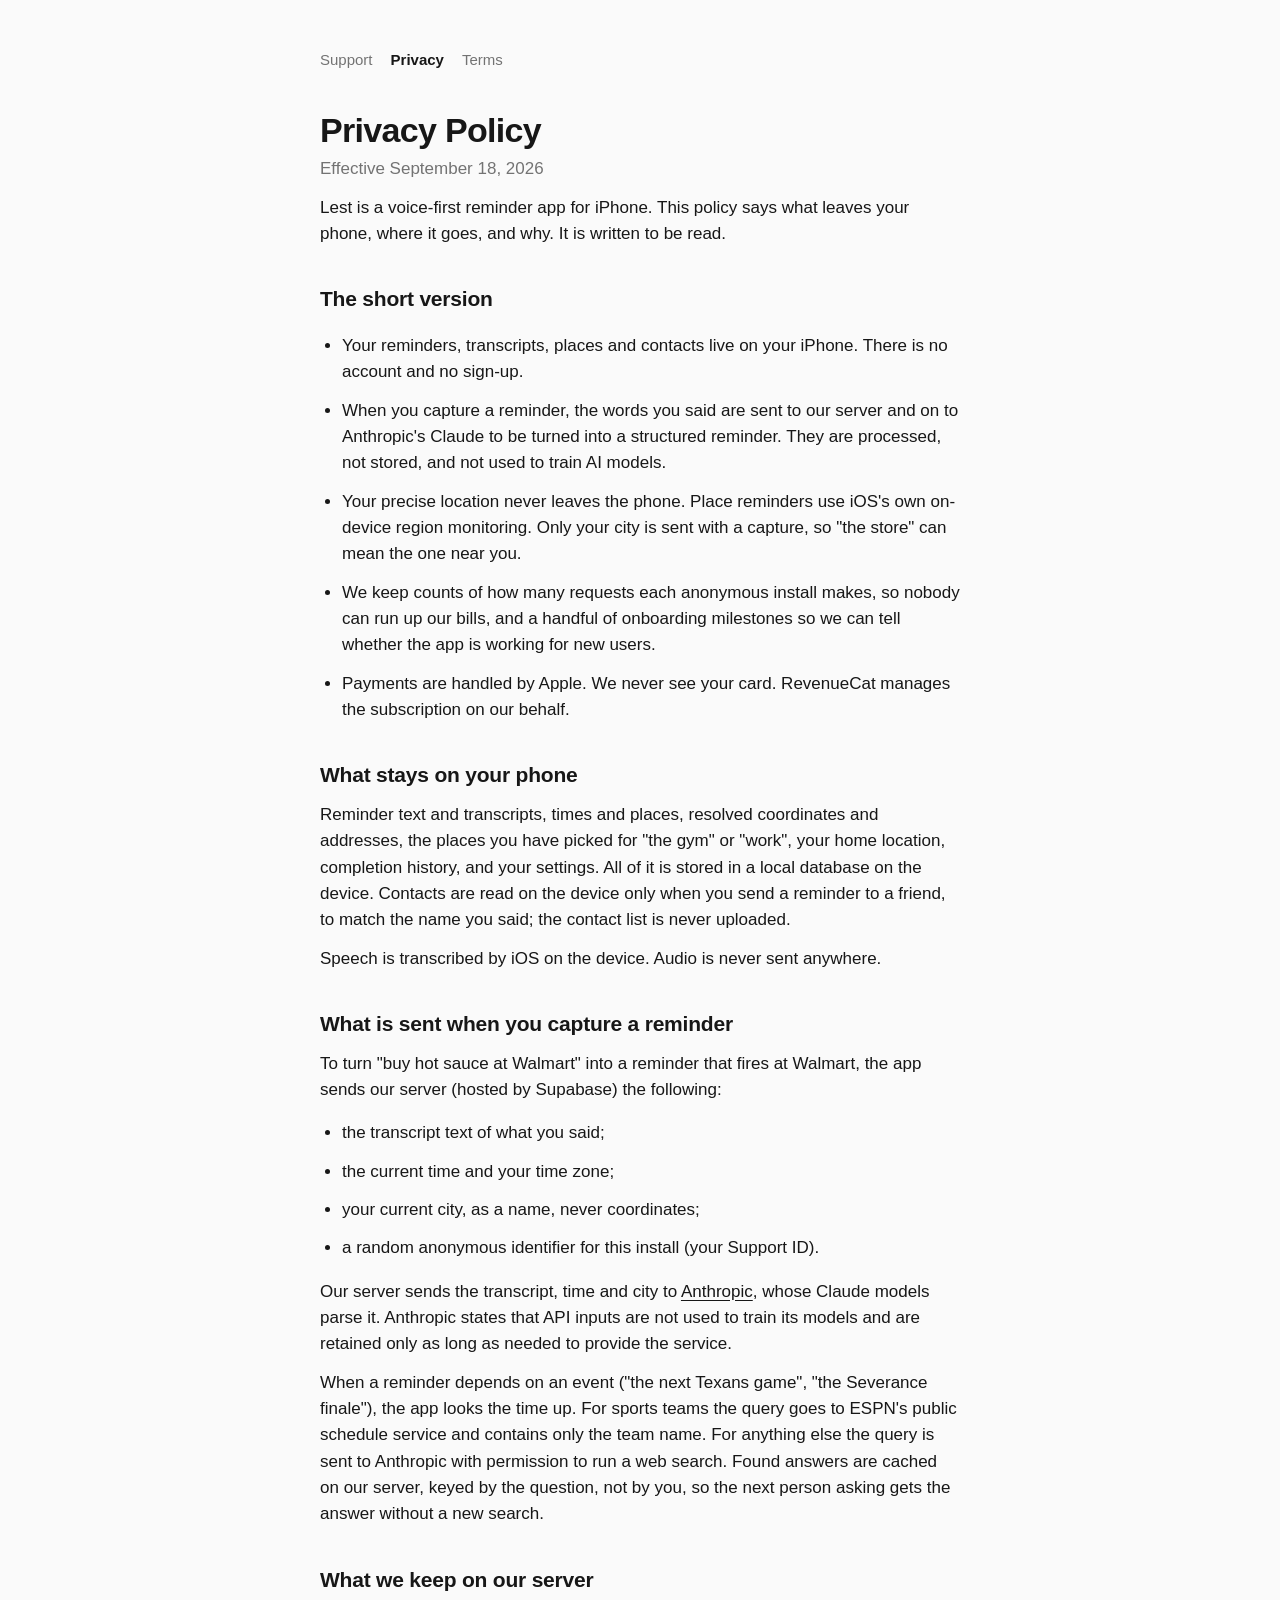
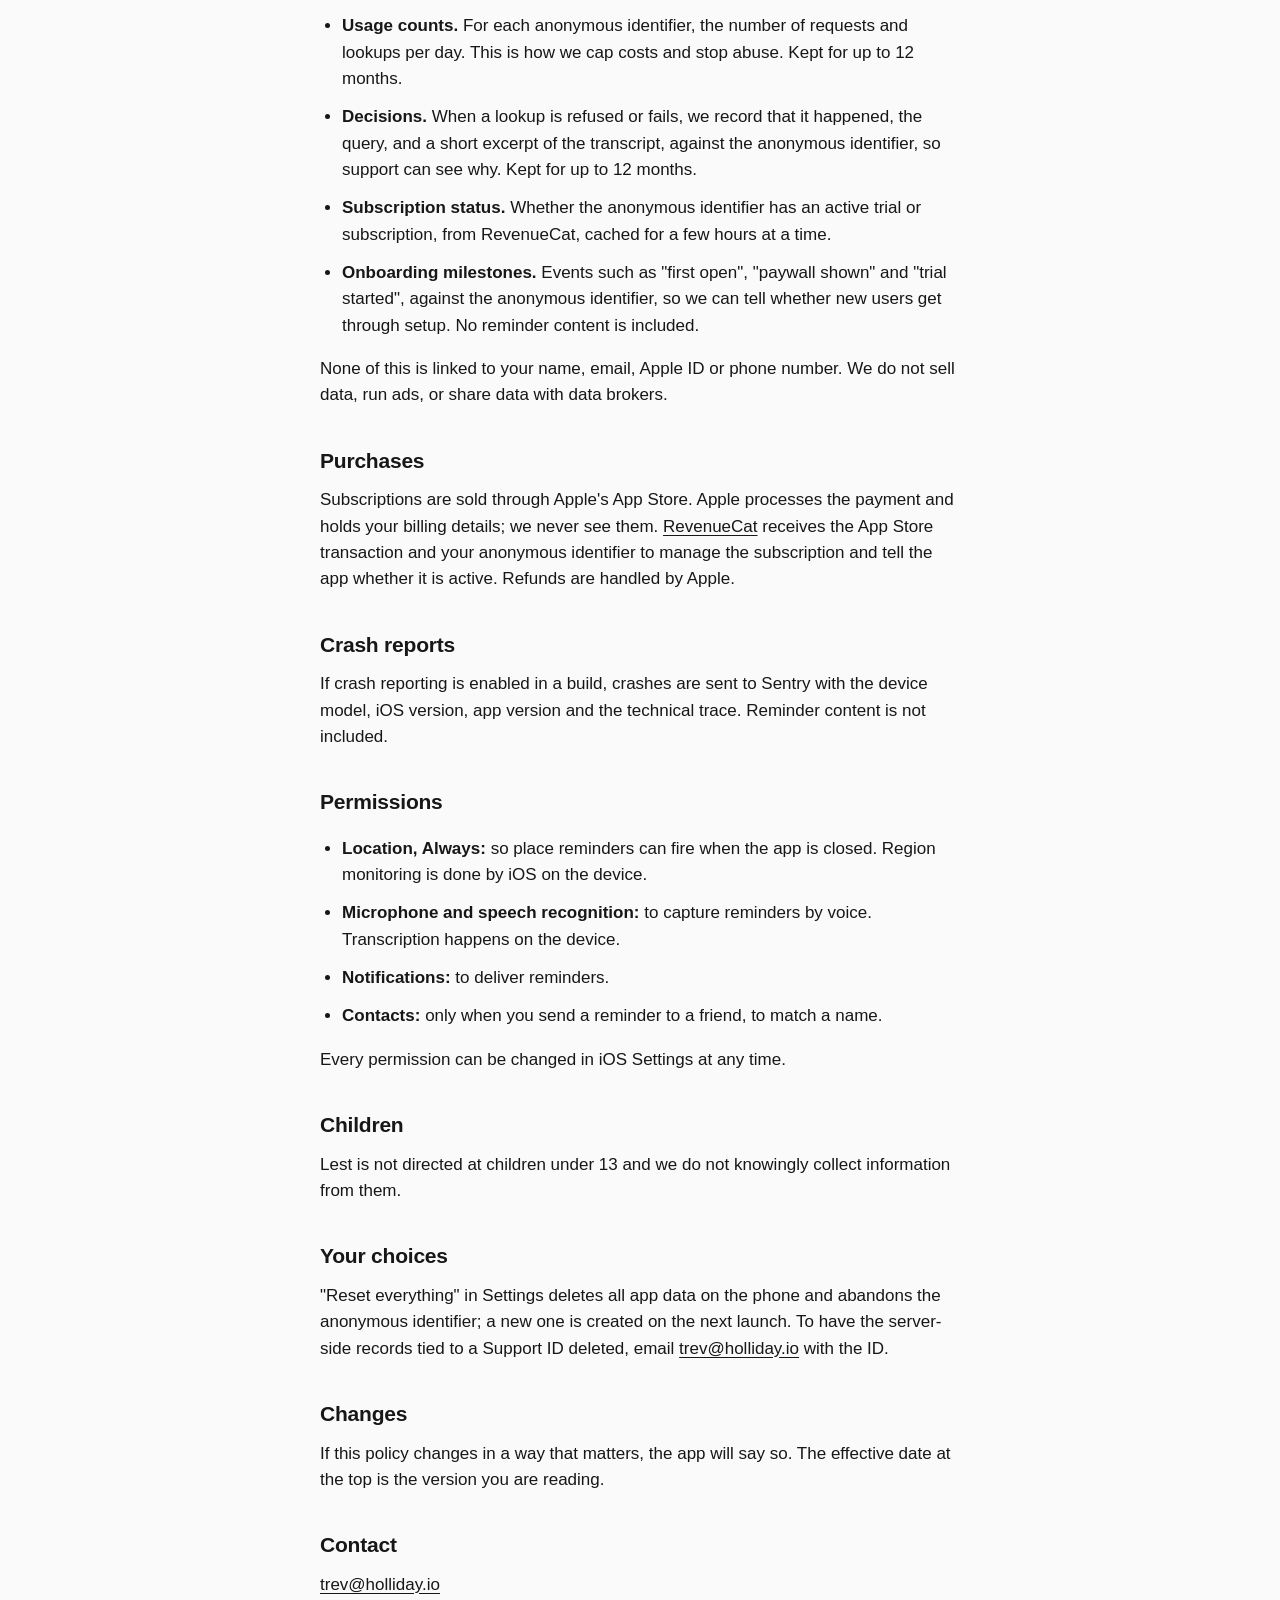
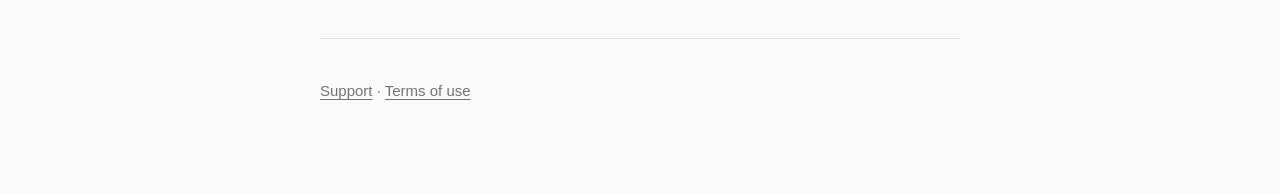
==== privacy.html @ dd6ad385 "Lest support, privacy and terms pages" ====
<!doctype html>
<html lang="en">
<head>
<meta charset="utf-8">
<meta name="viewport" content="width=device-width, initial-scale=1">
<title>Lest Privacy Policy</title>
<link rel="stylesheet" href="style.css">
</head>
<body>
<main>
<nav><a href="./">Support</a><a href="privacy.html" aria-current="page">Privacy</a><a href="terms.html">Terms</a></nav>
<h1>Privacy Policy</h1>
<p class="muted">Effective September 18, 2026</p>

<p>Lest is a voice-first reminder app for iPhone. This policy says what leaves your phone, where it goes, and why. It is written to be read.</p>

<h2>The short version</h2>
<ul>
<li>Your reminders, transcripts, places and contacts live on your iPhone. There is no account and no sign-up.</li>
<li>When you capture a reminder, the words you said are sent to our server and on to Anthropic's Claude to be turned into a structured reminder. They are processed, not stored, and not used to train AI models.</li>
<li>Your precise location never leaves the phone. Place reminders use iOS's own on-device region monitoring. Only your city is sent with a capture, so "the store" can mean the one near you.</li>
<li>We keep counts of how many requests each anonymous install makes, so nobody can run up our bills, and a handful of onboarding milestones so we can tell whether the app is working for new users.</li>
<li>Payments are handled by Apple. We never see your card. RevenueCat manages the subscription on our behalf.</li>
</ul>

<h2>What stays on your phone</h2>
<p>Reminder text and transcripts, times and places, resolved coordinates and addresses, the places you have picked for "the gym" or "work", your home location, completion history, and your settings. All of it is stored in a local database on the device. Contacts are read on the device only when you send a reminder to a friend, to match the name you said; the contact list is never uploaded.</p>
<p>Speech is transcribed by iOS on the device. Audio is never sent anywhere.</p>

<h2>What is sent when you capture a reminder</h2>
<p>To turn "buy hot sauce at Walmart" into a reminder that fires at Walmart, the app sends our server (hosted by Supabase) the following:</p>
<ul>
<li>the transcript text of what you said;</li>
<li>the current time and your time zone;</li>
<li>your current city, as a name, never coordinates;</li>
<li>a random anonymous identifier for this install (your Support ID).</li>
</ul>
<p>Our server sends the transcript, time and city to <a href="https://www.anthropic.com/legal/privacy">Anthropic</a>, whose Claude models parse it. Anthropic states that API inputs are not used to train its models and are retained only as long as needed to provide the service.</p>
<p>When a reminder depends on an event ("the next Texans game", "the Severance finale"), the app looks the time up. For sports teams the query goes to ESPN's public schedule service and contains only the team name. For anything else the query is sent to Anthropic with permission to run a web search. Found answers are cached on our server, keyed by the question, not by you, so the next person asking gets the answer without a new search.</p>

<h2>What we keep on our server</h2>
<ul>
<li><strong>Usage counts.</strong> For each anonymous identifier, the number of requests and lookups per day. This is how we cap costs and stop abuse. Kept for up to 12 months.</li>
<li><strong>Decisions.</strong> When a lookup is refused or fails, we record that it happened, the query, and a short excerpt of the transcript, against the anonymous identifier, so support can see why. Kept for up to 12 months.</li>
<li><strong>Subscription status.</strong> Whether the anonymous identifier has an active trial or subscription, from RevenueCat, cached for a few hours at a time.</li>
<li><strong>Onboarding milestones.</strong> Events such as "first open", "paywall shown" and "trial started", against the anonymous identifier, so we can tell whether new users get through setup. No reminder content is included.</li>
</ul>
<p>None of this is linked to your name, email, Apple ID or phone number. We do not sell data, run ads, or share data with data brokers.</p>

<h2>Purchases</h2>
<p>Subscriptions are sold through Apple's App Store. Apple processes the payment and holds your billing details; we never see them. <a href="https://www.revenuecat.com/privacy">RevenueCat</a> receives the App Store transaction and your anonymous identifier to manage the subscription and tell the app whether it is active. Refunds are handled by Apple.</p>

<h2>Crash reports</h2>
<p>If crash reporting is enabled in a build, crashes are sent to Sentry with the device model, iOS version, app version and the technical trace. Reminder content is not included.</p>

<h2>Permissions</h2>
<ul>
<li><strong>Location, Always:</strong> so place reminders can fire when the app is closed. Region monitoring is done by iOS on the device.</li>
<li><strong>Microphone and speech recognition:</strong> to capture reminders by voice. Transcription happens on the device.</li>
<li><strong>Notifications:</strong> to deliver reminders.</li>
<li><strong>Contacts:</strong> only when you send a reminder to a friend, to match a name.</li>
</ul>
<p>Every permission can be changed in iOS Settings at any time.</p>

<h2>Children</h2>
<p>Lest is not directed at children under 13 and we do not knowingly collect information from them.</p>

<h2>Your choices</h2>
<p>"Reset everything" in Settings deletes all app data on the phone and abandons the anonymous identifier; a new one is created on the next launch. To have the server-side records tied to a Support ID deleted, email <a href="mailto:trev@holliday.io">trev@holliday.io</a> with the ID.</p>

<h2>Changes</h2>
<p>If this policy changes in a way that matters, the app will say so. The effective date at the top is the version you are reading.</p>

<h2>Contact</h2>
<p><a href="mailto:trev@holliday.io">trev@holliday.io</a></p>

<hr>
<p class="small muted"><a href="./">Support</a> · <a href="terms.html">Terms of use</a></p>
</main>
</body>
</html>
---- style.css ----
:root { color-scheme: light dark; --ink: #171717; --muted: #737373; --bg: #fafafa; --rule: #e5e5e5; }
@media (prefers-color-scheme: dark) { :root { --ink: #fafafa; --muted: #a3a3a3; --bg: #0a0a0a; --rule: #262626; } }
* { box-sizing: border-box; }
body { margin: 0; background: var(--bg); color: var(--ink); font: 17px/1.55 -apple-system, BlinkMacSystemFont, "Segoe UI", Roboto, Helvetica, Arial, sans-serif; }
main { max-width: 680px; margin: 0 auto; padding: 48px 20px 80px; }
h1 { font-size: 34px; line-height: 1.15; letter-spacing: -0.02em; margin: 0 0 6px; }
h2 { font-size: 21px; margin: 36px 0 10px; letter-spacing: -0.01em; }
p, li { margin: 0 0 12px; }
ul { padding-left: 22px; }
.muted { color: var(--muted); }
.small { font-size: 15px; }
a { color: inherit; text-decoration: underline; text-underline-offset: 3px; }
nav { display: flex; gap: 18px; margin-bottom: 40px; font-size: 15px; color: var(--muted); }
nav a { text-decoration: none; }
nav a[aria-current] { color: var(--ink); font-weight: 600; }
hr { border: 0; border-top: 1px solid var(--rule); margin: 40px 0; }
code { font: 15px ui-monospace, SFMono-Regular, Menlo, monospace; }
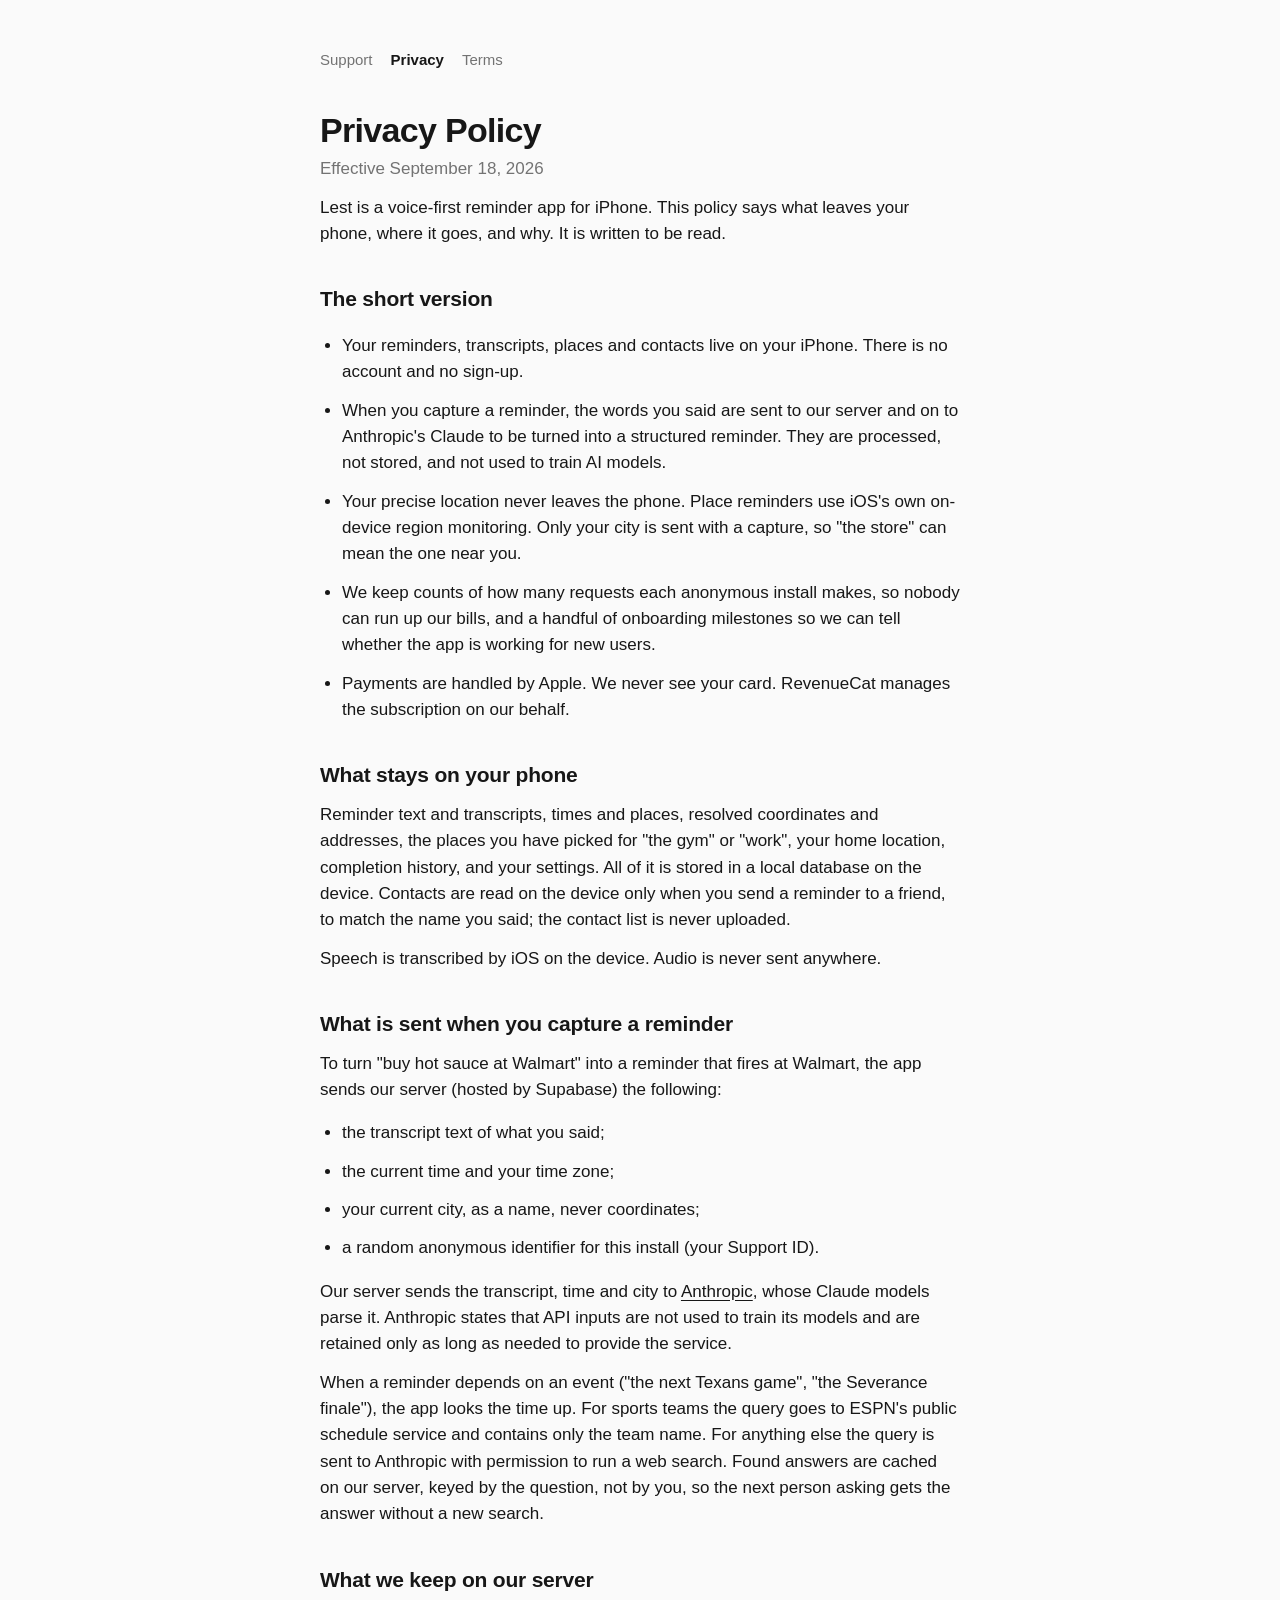
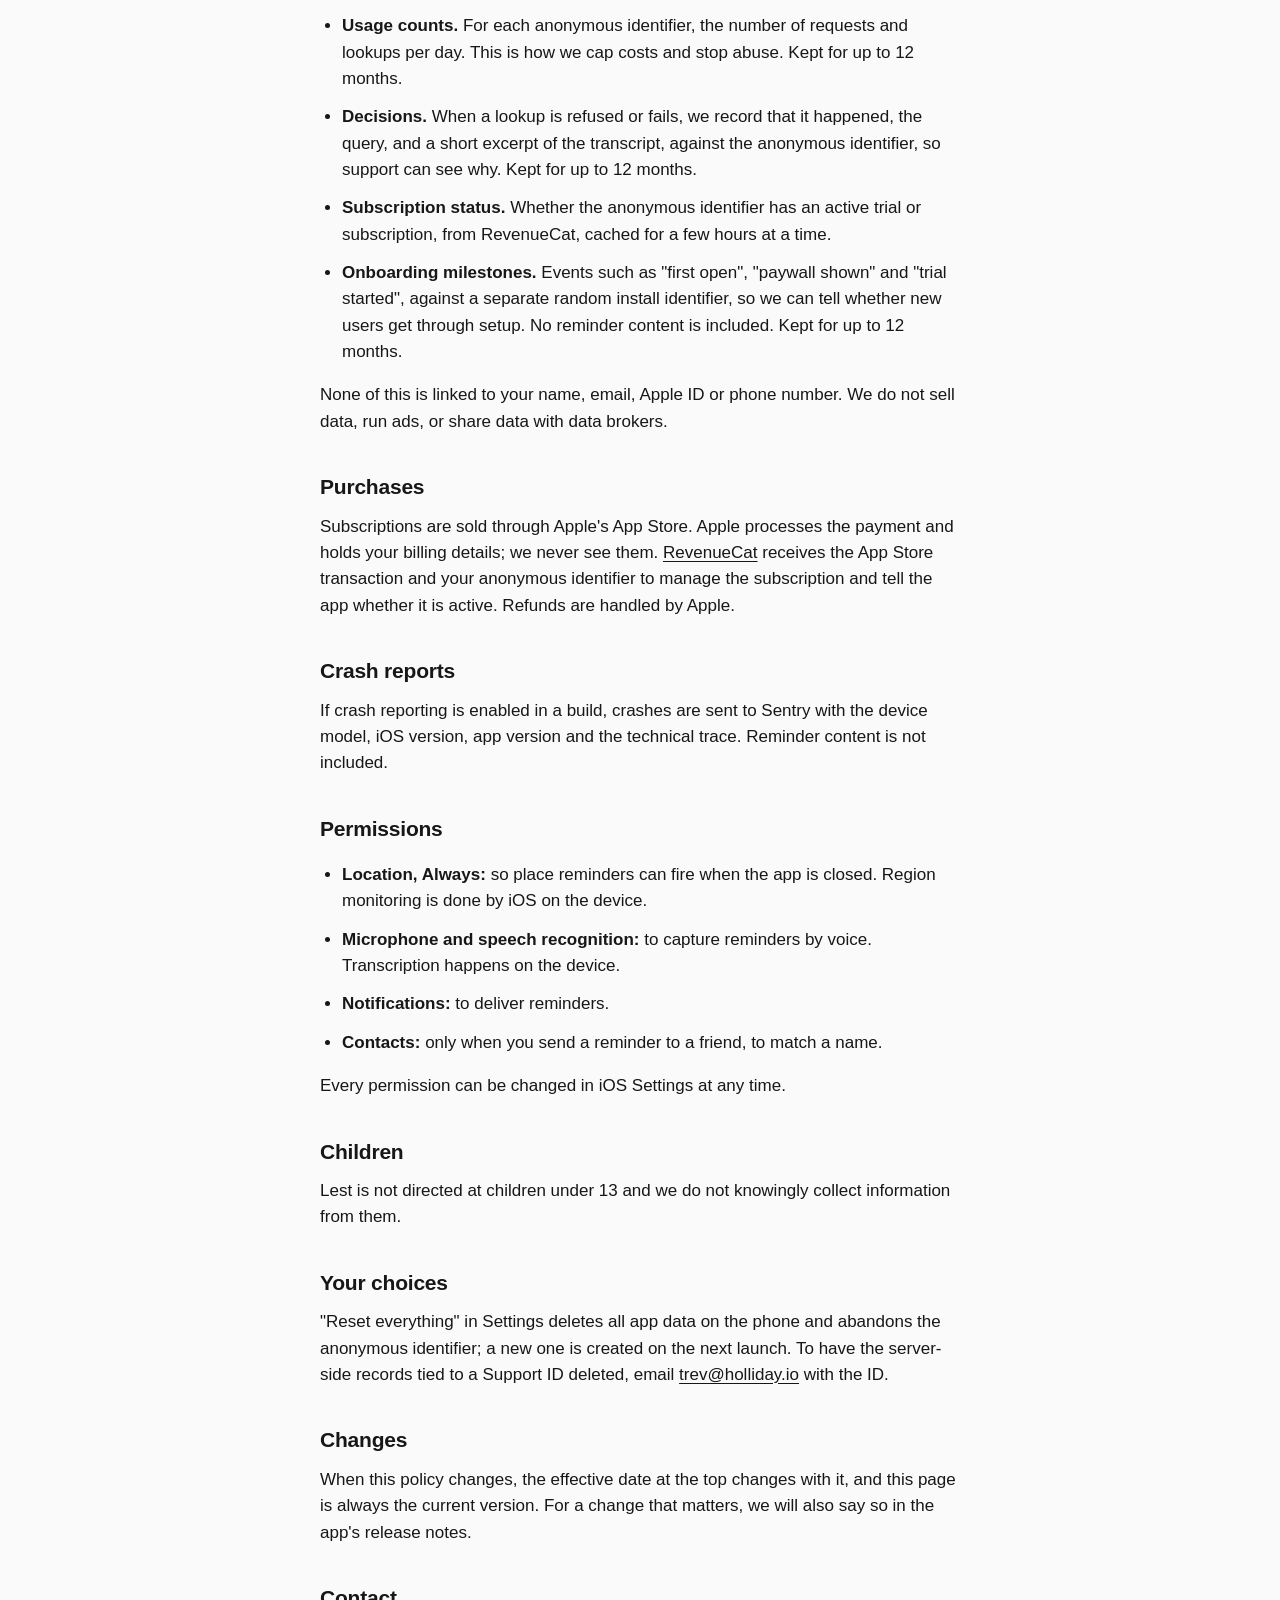
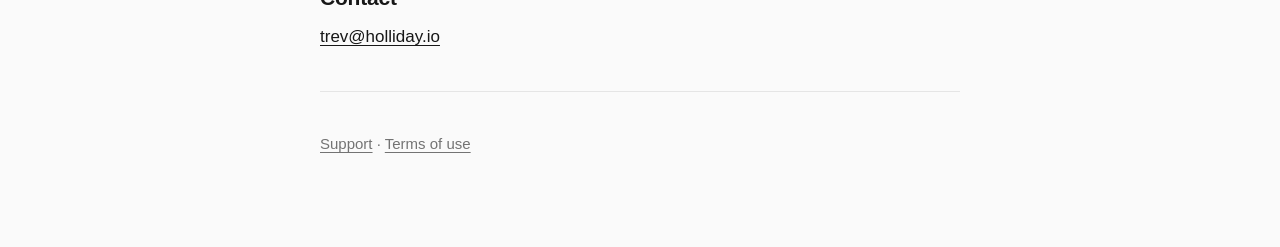
==== commit ce7a48cc: "Privacy: install id wording, retention on milestones; both: how changes are announced" ====
--- a/privacy.html
+++ b/privacy.html
@@ -43,7 +43,7 @@
 <li><strong>Usage counts.</strong> For each anonymous identifier, the number of requests and lookups per day. This is how we cap costs and stop abuse. Kept for up to 12 months.</li>
 <li><strong>Decisions.</strong> When a lookup is refused or fails, we record that it happened, the query, and a short excerpt of the transcript, against the anonymous identifier, so support can see why. Kept for up to 12 months.</li>
 <li><strong>Subscription status.</strong> Whether the anonymous identifier has an active trial or subscription, from RevenueCat, cached for a few hours at a time.</li>
-<li><strong>Onboarding milestones.</strong> Events such as "first open", "paywall shown" and "trial started", against the anonymous identifier, so we can tell whether new users get through setup. No reminder content is included.</li>
+<li><strong>Onboarding milestones.</strong> Events such as "first open", "paywall shown" and "trial started", against a separate random install identifier, so we can tell whether new users get through setup. No reminder content is included. Kept for up to 12 months.</li>
 </ul>
 <p>None of this is linked to your name, email, Apple ID or phone number. We do not sell data, run ads, or share data with data brokers.</p>
 
@@ -69,7 +69,7 @@
 <p>"Reset everything" in Settings deletes all app data on the phone and abandons the anonymous identifier; a new one is created on the next launch. To have the server-side records tied to a Support ID deleted, email <a href="mailto:trev@holliday.io">trev@holliday.io</a> with the ID.</p>
 
 <h2>Changes</h2>
-<p>If this policy changes in a way that matters, the app will say so. The effective date at the top is the version you are reading.</p>
+<p>When this policy changes, the effective date at the top changes with it, and this page is always the current version. For a change that matters, we will also say so in the app's release notes.</p>
 
 <h2>Contact</h2>
 <p><a href="mailto:trev@holliday.io">trev@holliday.io</a></p>
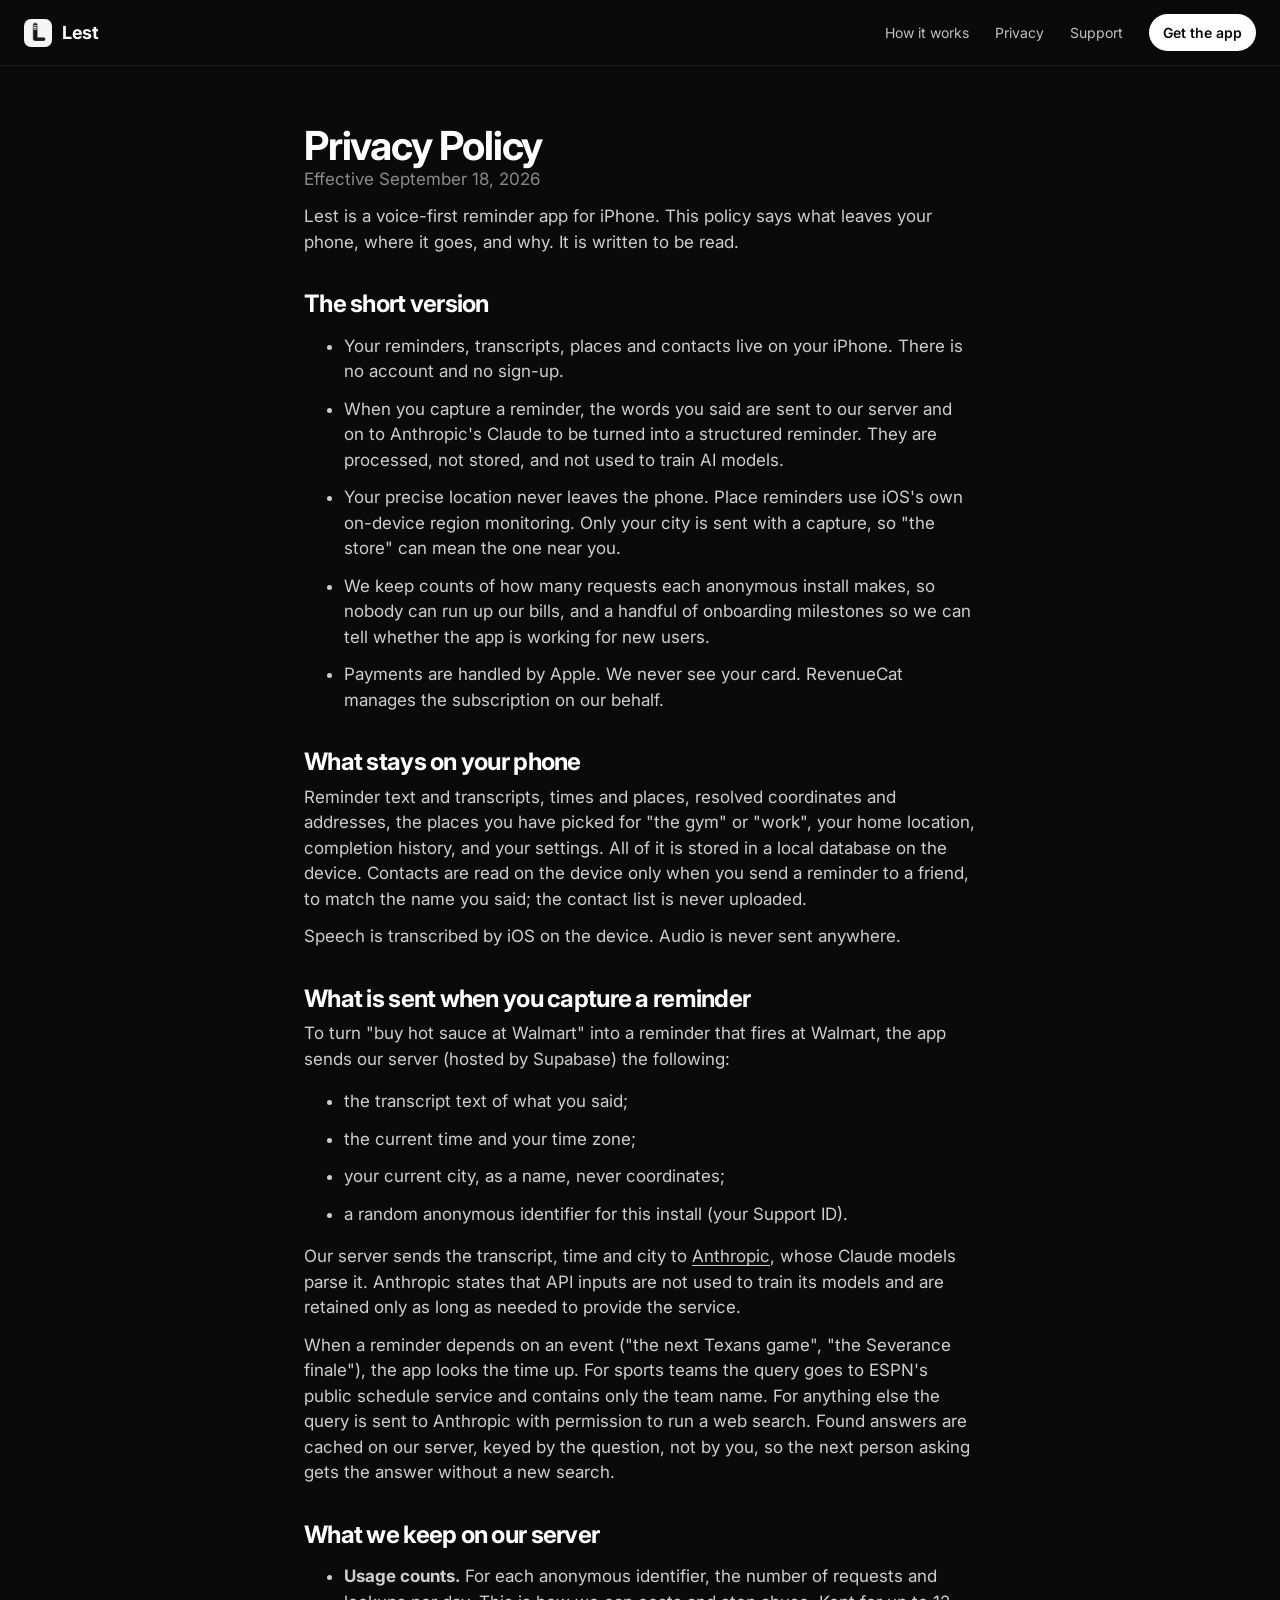
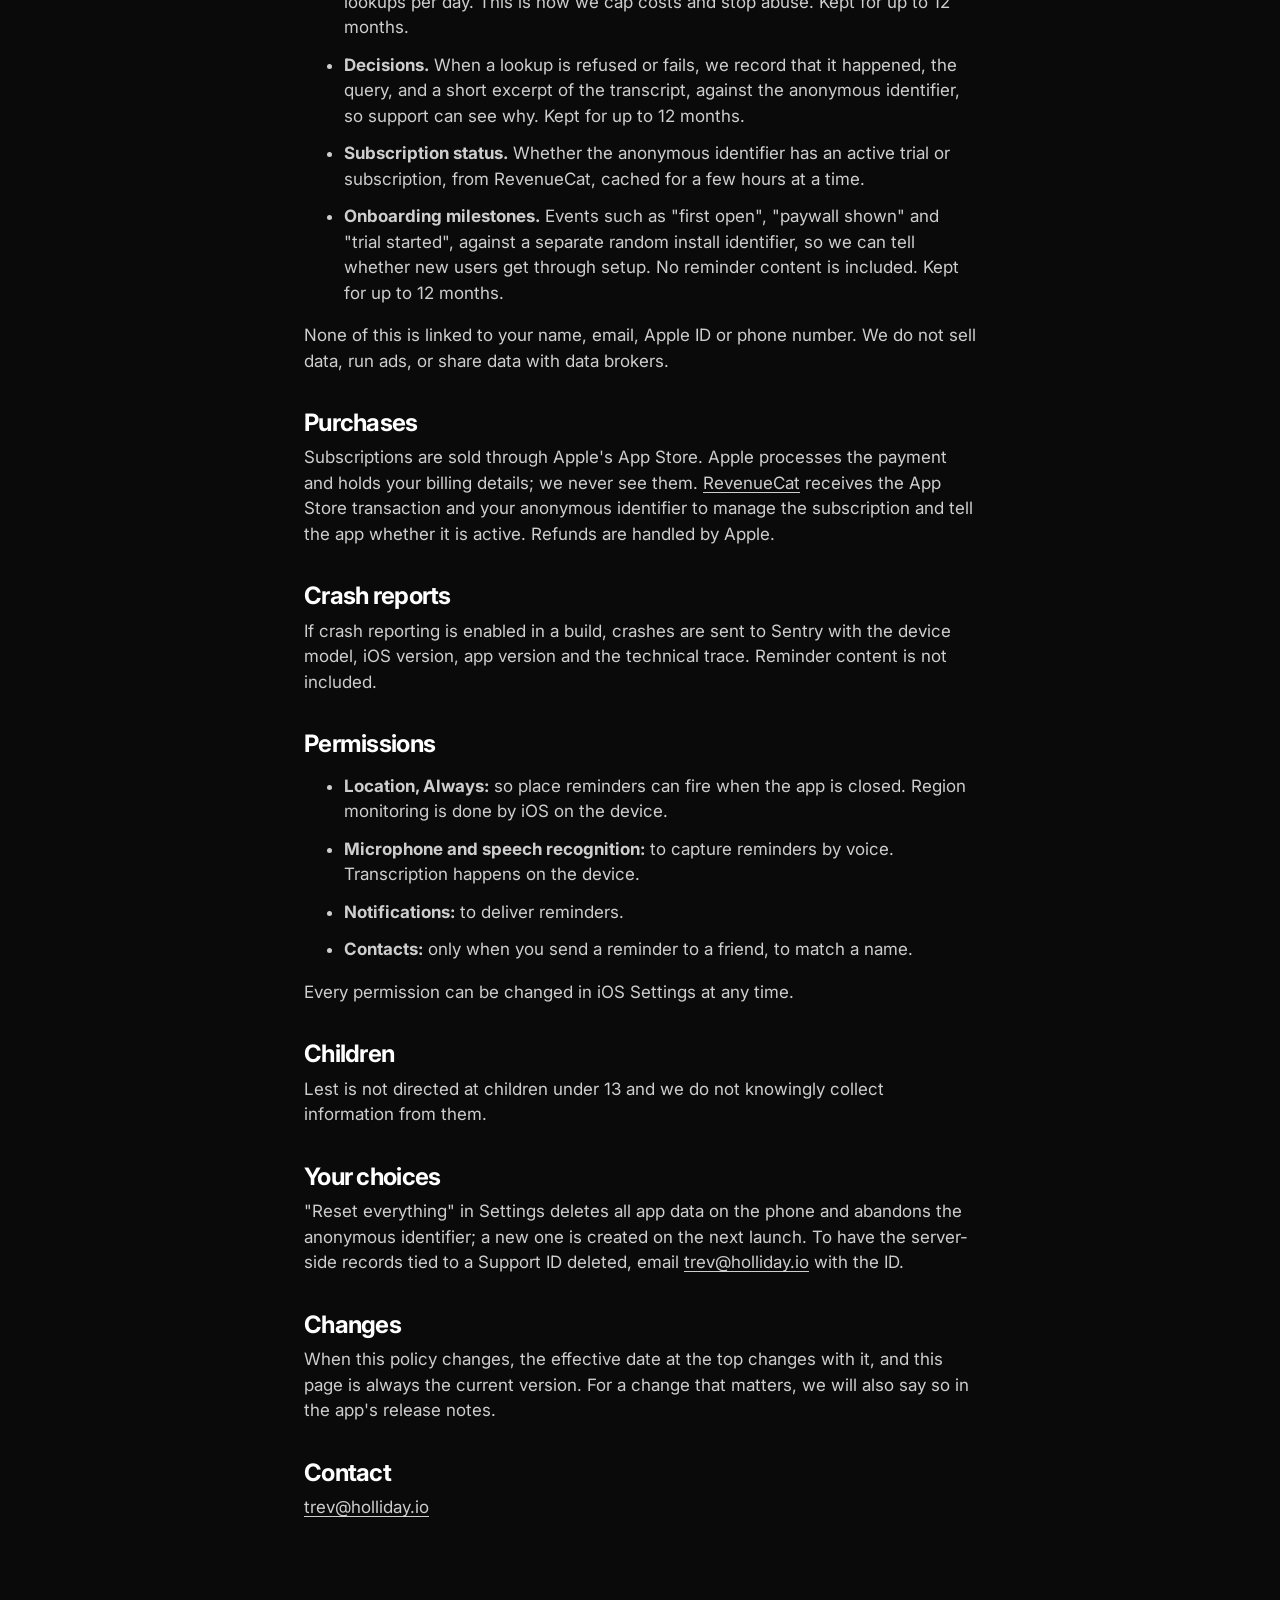
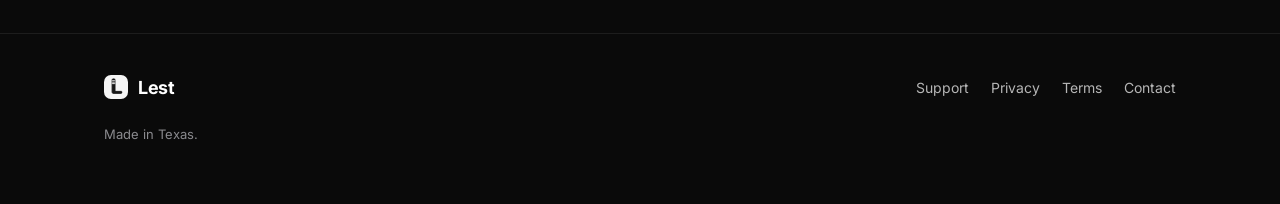
==== commit 51485c15: "Marketing site: hero demo, how it works, triggers, thoughts, privacy, offer, FAQ; support moves to /" ====
--- a/privacy.html
+++ b/privacy.html
@@ -4,11 +4,22 @@
 <meta charset="utf-8">
 <meta name="viewport" content="width=device-width, initial-scale=1">
 <title>Lest Privacy Policy</title>
-<link rel="stylesheet" href="style.css">
+<link rel="icon" href="/assets/icon.png">
+<link rel="preconnect" href="https://fonts.googleapis.com">
+<link href="https://fonts.googleapis.com/css2?family=Inter:wght@400;500;600;700&display=swap" rel="stylesheet">
+<link rel="stylesheet" href="/site.css">
 </head>
 <body>
-<main>
-<nav><a href="./">Support</a><a href="privacy.html" aria-current="page">Privacy</a><a href="terms.html">Terms</a></nav>
+<header class="nav" id="nav">
+  <a class="brand" href="/"><img src="/assets/icon.png" alt="" width="28" height="28"><span>Lest</span></a>
+  <nav>
+    <a href="/#how">How it works</a>
+    <a href="/#privacy">Privacy</a>
+    <a href="/support">Support</a>
+    <a class="pill" href="https://apps.apple.com/app/id6770690900">Get the app</a>
+  </nav>
+</header>
+<main class="doc">
 <h1>Privacy Policy</h1>
 <p class="muted">Effective September 18, 2026</p>
 
@@ -74,8 +85,20 @@
 <h2>Contact</h2>
 <p><a href="mailto:trev@holliday.io">trev@holliday.io</a></p>
 
-<hr>
-<p class="small muted"><a href="./">Support</a> · <a href="terms.html">Terms of use</a></p>
 </main>
+<footer class="foot">
+  <div class="wrap">
+    <div class="foot-row">
+      <a class="brand" href="/"><img src="/assets/icon.png" alt="" width="24" height="24"><span>Lest</span></a>
+      <nav>
+        <a href="/support">Support</a>
+        <a href="/privacy">Privacy</a>
+        <a href="/terms">Terms</a>
+        <a href="mailto:trev@holliday.io">Contact</a>
+      </nav>
+    </div>
+    <p class="small">Made in Texas.</p>
+  </div>
+</footer>
 </body>
 </html>
--- a/site.css
+++ b/site.css
@@ -0,0 +1,145 @@
+/* Lest marketing site. Apple-style: big type, air, alternating fields,
+   motion that is transforms and opacity only. */
+:root {
+  --ink: #0a0a0a; --ink-2: #171717; --paper: #fafafa; --paper-2: #f2f2f3;
+  --muted: #8a8a8e; --muted-dark: #6e6e73; --accent: #10b981; --accent-deep: #059669;
+  --line: rgba(255,255,255,0.08);
+  --max: 1120px;
+}
+* { box-sizing: border-box; }
+html { scroll-behavior: smooth; }
+body {
+  margin: 0; background: var(--ink); color: #fff;
+  font: 17px/1.5 Inter, -apple-system, BlinkMacSystemFont, "SF Pro Text", "Segoe UI", Helvetica, Arial, sans-serif;
+  -webkit-font-smoothing: antialiased; text-rendering: optimizeLegibility;
+}
+a { color: inherit; text-decoration: none; }
+img { display: block; max-width: 100%; height: auto; }
+h1, h2, h3 { margin: 0; letter-spacing: -0.03em; font-weight: 700; }
+h1 { font-size: clamp(44px, 7vw, 84px); line-height: 1.02; }
+h2 { font-size: clamp(34px, 5vw, 60px); line-height: 1.06; }
+h3 { font-size: clamp(22px, 2.6vw, 30px); line-height: 1.15; }
+p { margin: 0; }
+.accent { color: var(--accent); }
+.eyebrow { font-size: 13px; font-weight: 700; letter-spacing: 0.14em; text-transform: uppercase; color: var(--accent); margin-bottom: 18px; }
+.lede { font-size: clamp(18px, 2vw, 22px); line-height: 1.5; color: rgba(255,255,255,0.72); max-width: 560px; margin-top: 22px; }
+.wrap { max-width: var(--max); margin: 0 auto; padding: 0 24px; }
+.wrap.narrow { max-width: 760px; }
+.small { font-size: 13px; color: var(--muted); }
+
+/* Reveal on scroll */
+.reveal { opacity: 0; transform: translateY(28px); transition: opacity .8s cubic-bezier(.2,.7,.2,1), transform .8s cubic-bezier(.2,.7,.2,1); }
+.reveal.in { opacity: 1; transform: none; }
+@media (prefers-reduced-motion: reduce) { .reveal { opacity: 1; transform: none; transition: none; } }
+
+/* Nav */
+.nav { position: sticky; top: 0; z-index: 10; display: flex; align-items: center; justify-content: space-between; padding: 14px 24px; backdrop-filter: saturate(180%) blur(20px); -webkit-backdrop-filter: saturate(180%) blur(20px); background: rgba(10,10,10,0.6); border-bottom: 1px solid var(--line); }
+.brand { display: flex; align-items: center; gap: 10px; font-weight: 700; font-size: 18px; letter-spacing: -0.02em; }
+.brand img { border-radius: 7px; }
+.nav nav { display: flex; align-items: center; gap: 26px; font-size: 14px; color: rgba(255,255,255,0.75); }
+.nav nav a:hover { color: #fff; }
+.pill { background: #fff; color: var(--ink) !important; padding: 8px 14px; border-radius: 999px; font-weight: 600; }
+@media (max-width: 640px) { .nav nav a:not(.pill) { display: none; } }
+
+/* Hero */
+.hero { display: grid; grid-template-columns: 1.1fr 0.9fr; gap: 40px; align-items: center; max-width: var(--max); margin: 0 auto; padding: 96px 24px 40px; min-height: calc(100vh - 60px); }
+.cta-row { display: flex; align-items: center; gap: 18px; margin-top: 34px; flex-wrap: wrap; }
+.soon { font-size: 14px; color: rgba(255,255,255,0.6); }
+.store { display: inline-flex; align-items: center; gap: 10px; background: #fff; color: var(--ink); padding: 11px 18px 11px 14px; border-radius: 12px; line-height: 1.05; transition: transform .2s ease; }
+.store:hover { transform: translateY(-1px); }
+.store small { display: block; font-size: 10px; font-weight: 500; letter-spacing: .02em; opacity: .7; }
+.store span { font-size: 19px; font-weight: 600; letter-spacing: -0.02em; }
+.store.dark { background: var(--ink); color: #fff; }
+@media (max-width: 900px) { .hero { grid-template-columns: 1fr; padding-top: 64px; min-height: 0; } .hero-copy { text-align: center; } .lede { margin-inline: auto; } .cta-row { justify-content: center; } }
+
+/* Demo phone */
+.demo { display: flex; justify-content: center; perspective: 1200px; }
+.phone { width: min(320px, 78vw); aspect-ratio: 9 / 19.5; border-radius: 44px; background: #000; padding: 12px; box-shadow: 0 40px 80px rgba(0,0,0,.6), inset 0 0 0 2px #2a2a2c; transform: rotateY(-8deg) rotateX(4deg); animation: float 7s ease-in-out infinite; }
+@keyframes float { 0%,100% { transform: rotateY(-8deg) rotateX(4deg) translateY(0); } 50% { transform: rotateY(-8deg) rotateX(4deg) translateY(-10px); } }
+@media (prefers-reduced-motion: reduce) { .phone { animation: none; transform: none; } }
+.screen { height: 100%; border-radius: 34px; background: #0a0a0a; padding: 14px 18px; display: flex; flex-direction: column; overflow: hidden; }
+.statusbar { display: flex; justify-content: space-between; align-items: center; font-size: 12px; font-weight: 600; color: #fff; }
+.island { width: 78px; height: 22px; border-radius: 12px; background: #000; }
+.prompt { margin: 44px 8px 0; text-align: center; font-size: 22px; font-weight: 700; letter-spacing: -0.02em; line-height: 1.2; min-height: 84px; transition: color .3s; }
+.prompt.hearing { font-weight: 500; }
+.mic { width: 64px; height: 64px; border-radius: 50%; background: #fff; margin: 26px auto 0; display: grid; place-items: center; transition: background .3s, box-shadow .3s; }
+.mic .glyph { width: 14px; height: 22px; border-radius: 7px; background: #0a0a0a; position: relative; transition: all .3s; }
+.mic.rec { background: #ef4444; box-shadow: 0 0 0 10px rgba(239,68,68,.18); }
+.mic.rec .glyph { width: 18px; height: 18px; border-radius: 4px; background: #fff; }
+.hint { text-align: center; font-size: 11px; color: var(--muted); margin-top: 10px; }
+.recent { margin-top: auto; }
+.recent .label { font-size: 9px; letter-spacing: .14em; text-transform: uppercase; color: var(--muted); margin-bottom: 8px; }
+.card { background: #161616; border-radius: 14px; padding: 10px 12px; margin-bottom: 8px; }
+.card-title { font-size: 14px; font-weight: 500; }
+.card-meta { font-size: 11px; color: var(--muted); margin-top: 3px; }
+.card.new { transition: opacity .45s ease, transform .45s cubic-bezier(.2,.7,.2,1); }
+.card.new.hidden { opacity: 0; transform: translateY(10px); }
+.card.new .card-meta.found { color: var(--accent); }
+
+/* How */
+.how { background: var(--paper); color: var(--ink); padding: 120px 0; }
+.how h2 { max-width: 700px; }
+.steps { list-style: none; margin: 56px 0 0; padding: 0; display: grid; grid-template-columns: repeat(3, 1fr); gap: 32px; }
+.steps li { background: #fff; border-radius: 24px; padding: 30px; box-shadow: 0 1px 0 rgba(0,0,0,.04), 0 12px 30px rgba(0,0,0,.05); }
+.steps .num { display: inline-grid; place-items: center; width: 34px; height: 34px; border-radius: 50%; background: var(--accent); color: #fff; font-weight: 700; font-size: 15px; margin-bottom: 18px; }
+.steps h3 { margin-bottom: 10px; }
+.steps p { color: var(--muted-dark); }
+@media (max-width: 820px) { .steps { grid-template-columns: 1fr; } .how { padding: 80px 0; } }
+
+/* Triggers */
+.triggers { padding: 120px 0 40px; }
+.triggers .wrap h2 { max-width: 760px; }
+.panel { display: grid; grid-template-columns: 1fr 1fr; gap: 40px; align-items: center; max-width: var(--max); margin: 90px auto 0; padding: 0 24px; }
+.panel.flip .panel-copy { order: 2; }
+.panel-copy p { color: rgba(255,255,255,0.72); font-size: 19px; margin-top: 16px; max-width: 480px; }
+.shot { margin: 0; display: flex; justify-content: center; }
+.shot img { width: min(340px, 80vw); border-radius: 40px; box-shadow: 0 30px 70px rgba(0,0,0,.55), inset 0 0 0 1px rgba(255,255,255,.06); transition: transform .9s cubic-bezier(.2,.7,.2,1); }
+.reveal.in .shot img, .shot.reveal.in img { transform: none; }
+.shot.small img { width: min(300px, 70vw); }
+@media (max-width: 820px) { .panel { grid-template-columns: 1fr; margin-top: 64px; } .panel.flip .panel-copy { order: 0; } .triggers { padding-top: 80px; } }
+
+/* Thoughts */
+.thoughts { background: var(--paper-2); color: var(--ink); padding: 120px 0; }
+.thoughts .lede { color: var(--muted-dark); }
+.wrap.two { display: grid; grid-template-columns: 0.8fr 1.2fr; gap: 48px; align-items: center; }
+@media (max-width: 820px) { .wrap.two { grid-template-columns: 1fr; } .thoughts { padding: 80px 0; } }
+
+/* Privacy */
+.privacy { padding: 120px 0; }
+.facts { display: grid; grid-template-columns: repeat(2, 1fr); gap: 20px; margin-top: 48px; }
+.fact { border: 1px solid var(--line); border-radius: 22px; padding: 28px; background: var(--ink-2); }
+.fact h3 { font-size: 20px; margin-bottom: 8px; }
+.fact p { color: rgba(255,255,255,0.7); }
+.fact a { text-decoration: underline; text-underline-offset: 3px; }
+@media (max-width: 720px) { .facts { grid-template-columns: 1fr; } .privacy { padding: 80px 0; } }
+
+/* Offer */
+.offer { background: var(--accent); color: var(--ink); padding: 120px 0; text-align: center; }
+.offer .eyebrow { color: rgba(0,0,0,.6); }
+.offer .lede { color: rgba(0,0,0,.72); margin-inline: auto; }
+.offer .store { margin-top: 32px; }
+
+/* FAQ */
+.faq { padding: 120px 0; }
+.faq h2 { margin-bottom: 36px; }
+details { border-top: 1px solid var(--line); padding: 18px 0; }
+details:last-of-type { border-bottom: 1px solid var(--line); }
+summary { cursor: pointer; font-size: 19px; font-weight: 600; list-style: none; display: flex; justify-content: space-between; align-items: center; }
+summary::-webkit-details-marker { display: none; }
+summary::after { content: "+"; font-weight: 400; color: var(--muted); font-size: 24px; transition: transform .3s; }
+details[open] summary::after { transform: rotate(45deg); }
+details p { color: rgba(255,255,255,0.72); margin-top: 12px; max-width: 640px; }
+
+/* Footer */
+.foot { border-top: 1px solid var(--line); padding: 40px 0 60px; }
+.foot-row { display: flex; align-items: center; justify-content: space-between; gap: 20px; flex-wrap: wrap; }
+.foot nav { display: flex; gap: 22px; font-size: 14px; color: rgba(255,255,255,0.7); }
+.foot .small { margin-top: 24px; }
+
+/* Legal pages reuse a simpler layout */
+main.doc { max-width: 720px; margin: 0 auto; padding: 60px 24px 100px; }
+main.doc h1 { font-size: 40px; }
+main.doc h2 { font-size: 24px; margin: 36px 0 10px; }
+main.doc p, main.doc li { color: rgba(255,255,255,0.8); margin-bottom: 12px; }
+main.doc a { text-decoration: underline; text-underline-offset: 3px; }
+main.doc .muted { color: var(--muted); }
